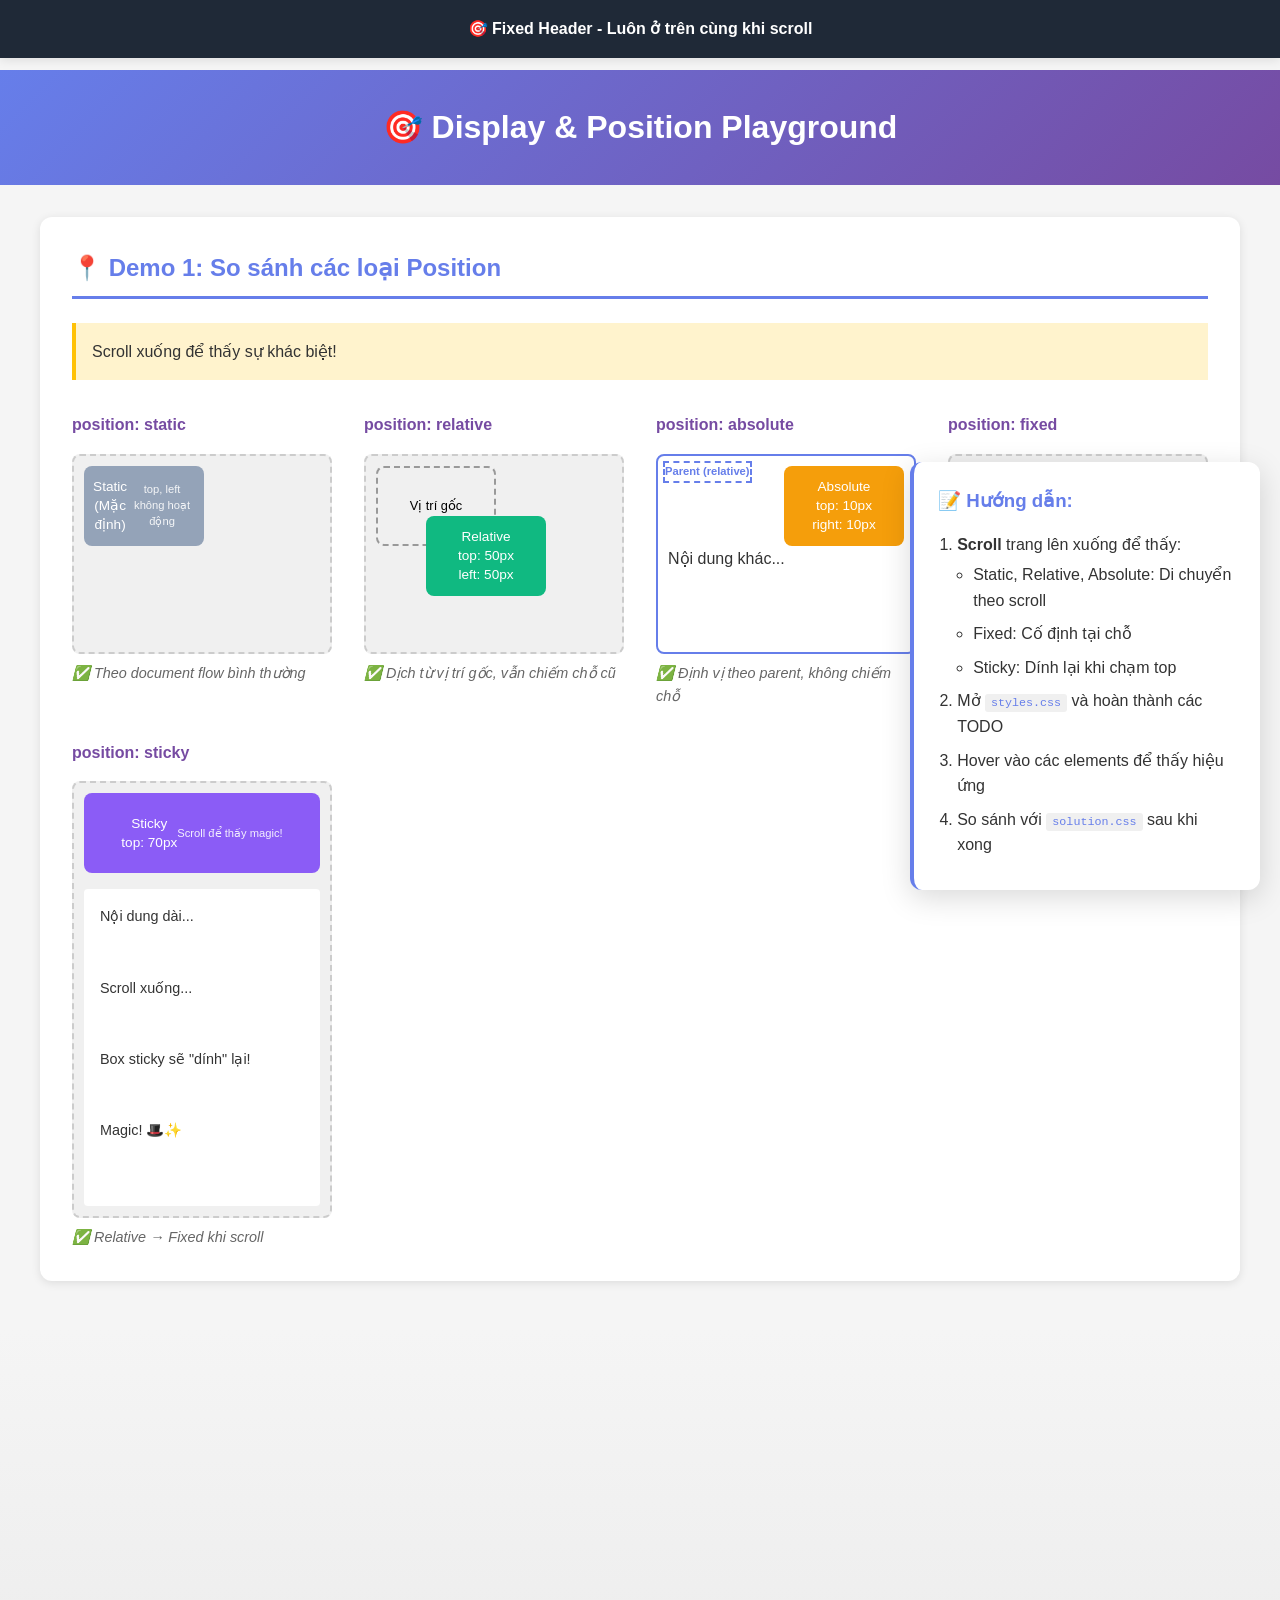
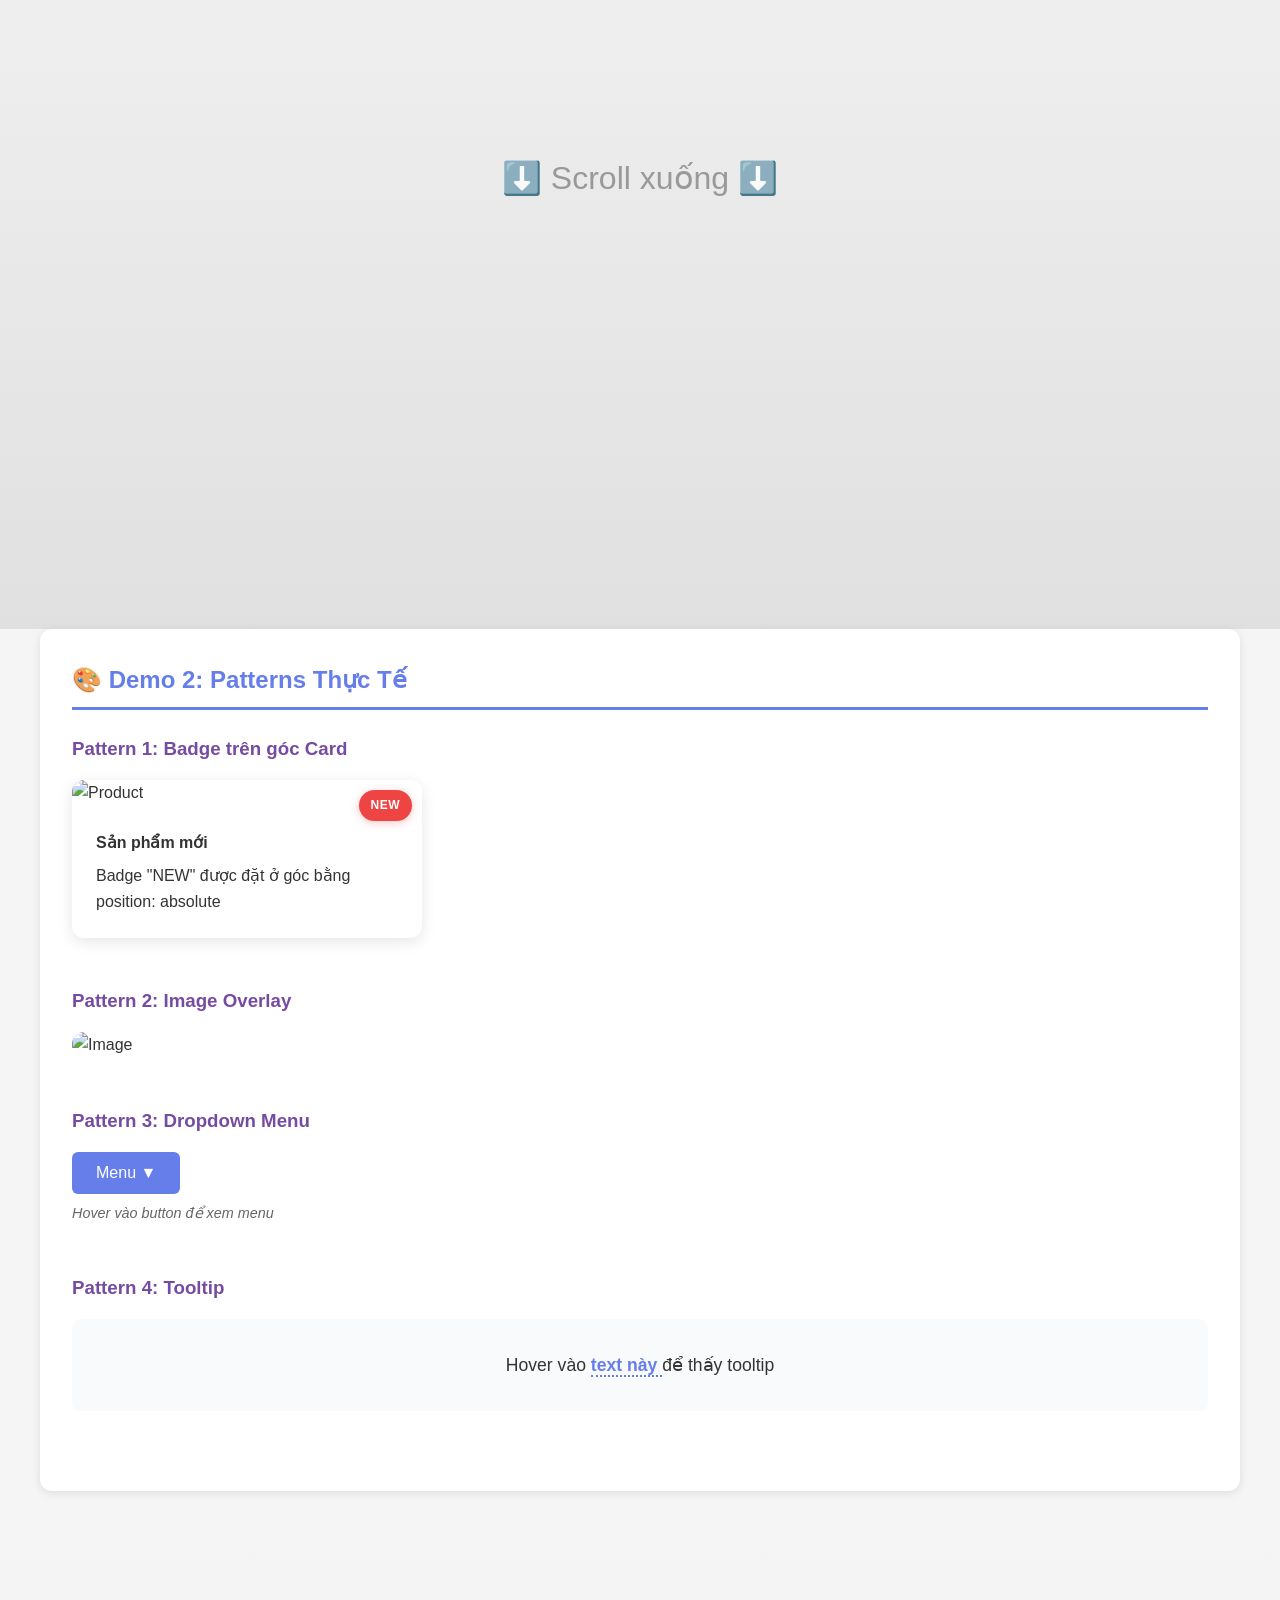
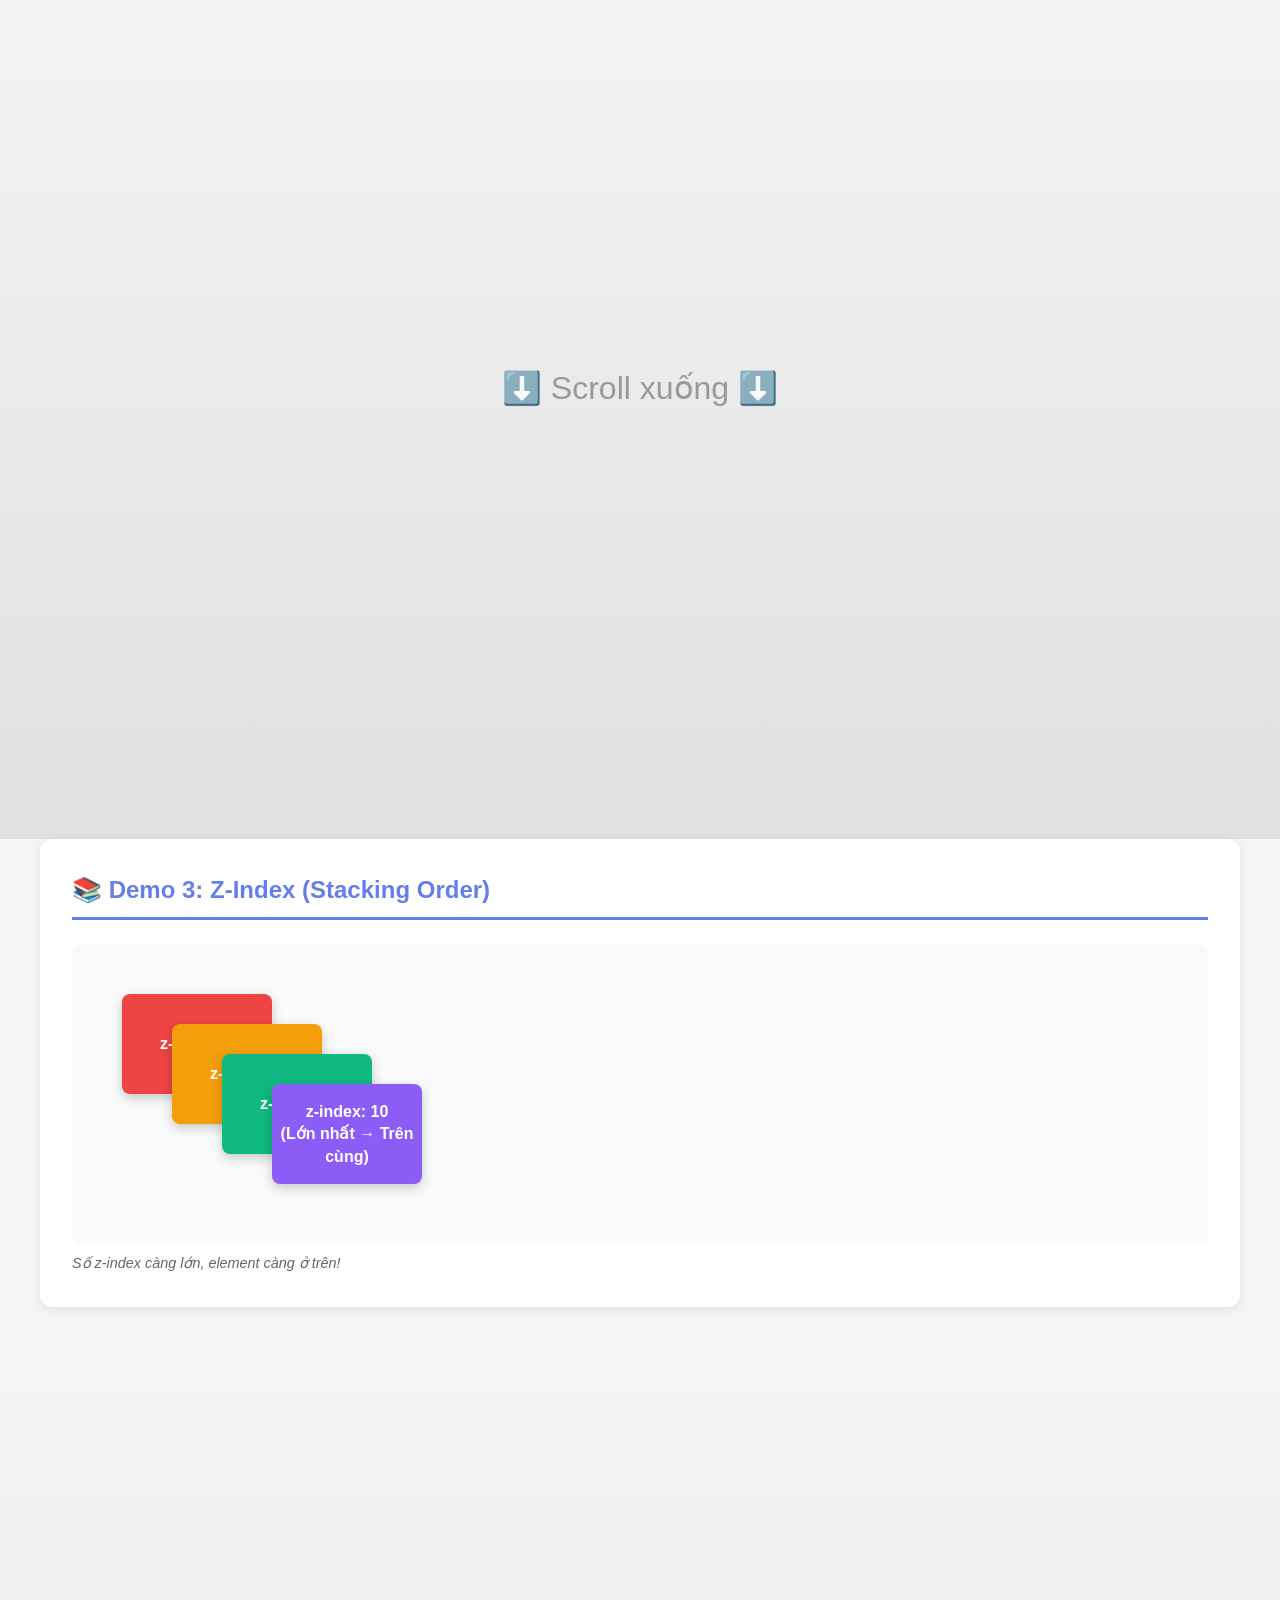
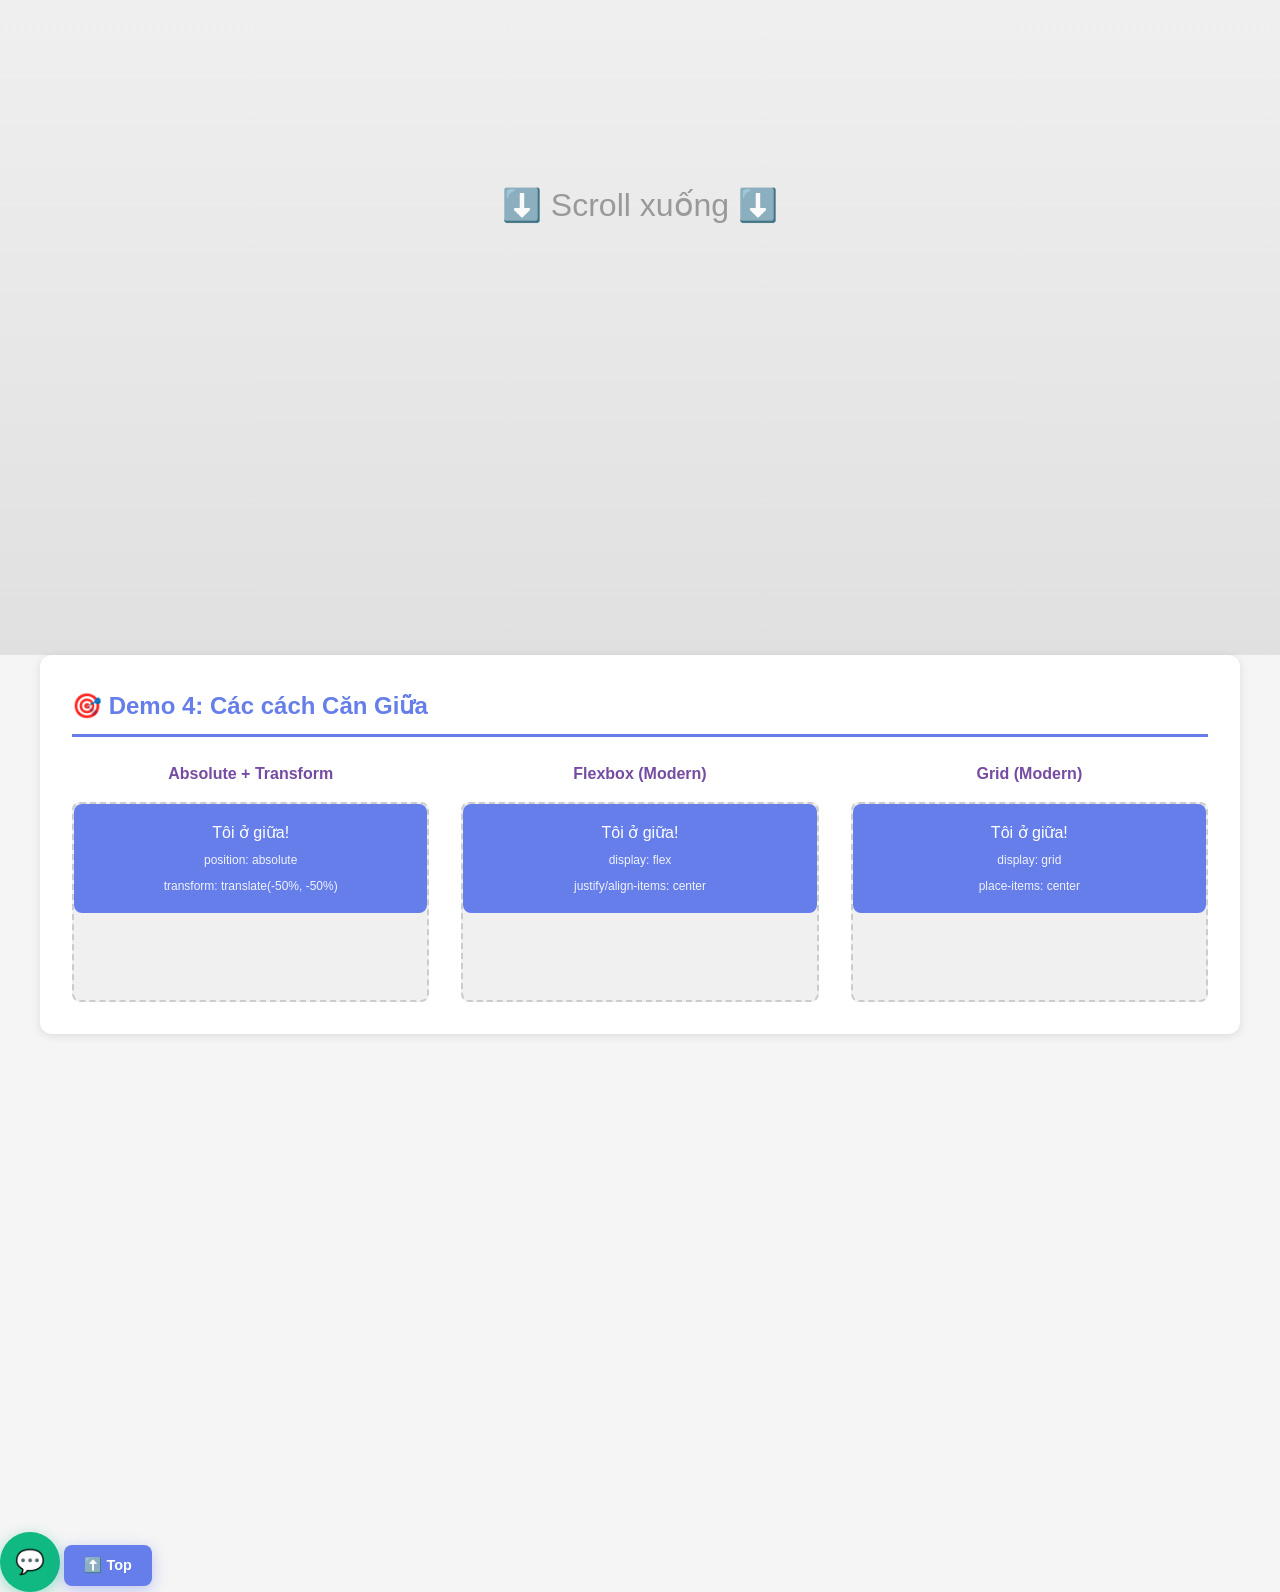
==== 01-css-fundamentals/04-display-position/exercise.html @ 385313cf "feat: add display and position exercise files and update the corresponding guide." ====
<!DOCTYPE html>
<html lang="vi">

<head>
    <meta charset="UTF-8">
    <meta name="viewport" content="width=device-width, initial-scale=1.0">
    <title>Bài 04: Display & Position - Exercise</title>
    <link rel="stylesheet" href="styles.css">
</head>

<body>
    <!-- ====================================================
       BÀI TẬP: DISPLAY & POSITION
       ====================================================
       
       Mục tiêu:
       1. Hiểu rõ sự khác biệt giữa static, relative, absolute, fixed, sticky
       2. Thực hành các patterns phổ biến
       3. Thấy được cách position hoạt động khi scroll
       
       Hướng dẫn:
       - Scroll trang xuống để thấy sự khác biệt
       - Mở styles.css và hoàn thành các TODO
       - So sánh với solution.css khi hoàn thành
  ==================================================== -->

    <h1 class="page-title">🎯 Display & Position Playground</h1>

    <!-- ============================================
       DEMO 1: CÁC LOẠI POSITION
       ============================================ -->
    <section class="demo-section">
        <h2>📍 Demo 1: So sánh các loại Position</h2>
        <p class="instruction">Scroll xuống để thấy sự khác biệt!</p>

        <div class="position-demo">
            <!-- Static (mặc định) -->
            <div class="box-container">
                <h3>position: static</h3>
                <div class="demo-box">
                    <div class="box box-static">
                        Static<br>
                        (Mặc định)<br>
                        <small>top, left không hoạt động</small>
                    </div>
                </div>
                <p class="note">✅ Theo document flow bình thường</p>
            </div>

            <!-- Relative -->
            <div class="box-container">
                <h3>position: relative</h3>
                <div class="demo-box">
                    <div class="box-ghost">Vị trí gốc</div>
                    <div class="box box-relative">
                        Relative<br>
                        top: 50px<br>
                        left: 50px
                    </div>
                </div>
                <p class="note">✅ Dịch từ vị trí gốc, vẫn chiếm chỗ cũ</p>
            </div>

            <!-- Absolute -->
            <div class="box-container">
                <h3>position: absolute</h3>
                <div class="demo-box parent-relative">
                    <span class="parent-label">Parent (relative)</span>
                    <div class="box box-absolute">
                        Absolute<br>
                        top: 10px<br>
                        right: 10px
                    </div>
                    <p style="padding-top: 80px;">Nội dung khác...</p>
                </div>
                <p class="note">✅ Định vị theo parent, không chiếm chỗ</p>
            </div>

            <!-- Fixed -->
            <div class="box-container">
                <h3>position: fixed</h3>
                <div class="demo-box">
                    <div class="box box-fixed-demo">
                        Fixed<br>
                        (Xem góc dưới-phải màn hình)
                    </div>
                </div>
                <p class="note">✅ Cố định theo viewport, không scroll</p>
            </div>

            <!-- Sticky -->
            <div class="box-container">
                <h3>position: sticky</h3>
                <div class="demo-box sticky-container">
                    <div class="box box-sticky">
                        Sticky<br>
                        top: 70px<br>
                        <small>Scroll để thấy magic!</small>
                    </div>
                    <div class="sticky-content">
                        <p>Nội dung dài...</p>
                        <p>Scroll xuống...</p>
                        <p>Box sticky sẽ "dính" lại!</p>
                        <p>Magic! 🎩✨</p>
                    </div>
                </div>
                <p class="note">✅ Relative → Fixed khi scroll</p>
            </div>
        </div>
    </section>

    <!-- Spacer để tạo scroll -->
    <div class="spacer"></div>

    <!-- ============================================
       DEMO 2: PRACTICAL PATTERNS
       ============================================ -->
    <section class="demo-section">
        <h2>🎨 Demo 2: Patterns Thực Tế</h2>

        <!-- Pattern 1: Badge trên Card -->
        <div class="pattern">
            <h3>Pattern 1: Badge trên góc Card</h3>
            <div class="card">
                <!-- TODO: Thêm position: absolute cho badge -->
                <span class="badge">NEW</span>
                <img src="https://picsum.photos/300/200?1" alt="Product">
                <div class="card-body">
                    <h4>Sản phẩm mới</h4>
                    <p>Badge "NEW" được đặt ở góc bằng position: absolute</p>
                </div>
            </div>
        </div>

        <!-- Pattern 2: Overlay -->
        <div class="pattern">
            <h3>Pattern 2: Image Overlay</h3>
            <div class="image-container">
                <img src="https://picsum.photos/300/200?2" alt="Image">
                <!-- TODO: Thêm overlay với position: absolute -->
                <div class="overlay">
                    <div class="overlay-content">
                        <h4>Tiêu đề overlay</h4>
                        <p>Hover để thấy hiệu ứng</p>
                    </div>
                </div>
            </div>
        </div>

        <!-- Pattern 3: Dropdown Menu -->
        <div class="pattern">
            <h3>Pattern 3: Dropdown Menu</h3>
            <div class="dropdown">
                <button class="dropdown-button">Menu ▼</button>
                <!-- TODO: Thêm position cho dropdown-content -->
                <div class="dropdown-content">
                    <a href="#home">Home</a>
                    <a href="#about">About</a>
                    <a href="#services">Services</a>
                    <a href="#contact">Contact</a>
                </div>
            </div>
            <p class="note">Hover vào button để xem menu</p>
        </div>

        <!-- Pattern 4: Tooltip -->
        <div class="pattern">
            <h3>Pattern 4: Tooltip</h3>
            <div class="tooltip-demo">
                Hover vào <span class="text-with-tooltip">
                    text này
                    <span class="tooltip">💡 Đây là tooltip!</span>
                </span> để thấy tooltip
            </div>
        </div>
    </section>

    <!-- Spacer -->
    <div class="spacer"></div>

    <!-- ============================================
       DEMO 3: Z-INDEX
       ============================================ -->
    <section class="demo-section">
        <h2>📚 Demo 3: Z-Index (Stacking Order)</h2>

        <div class="z-index-demo">
            <div class="stack-box box-1">z-index: 1</div>
            <div class="stack-box box-2">z-index: 2</div>
            <div class="stack-box box-3">z-index: 3</div>
            <div class="stack-box box-0">z-index: 10<br>(Lớn nhất → Trên cùng)</div>
        </div>
        <p class="note">Số z-index càng lớn, element càng ở trên!</p>
    </section>

    <!-- Spacer -->
    <div class="spacer"></div>

    <!-- ============================================
       DEMO 4: CENTERING TECHNIQUES
       ============================================ -->
    <section class="demo-section">
        <h2>🎯 Demo 4: Các cách Căn Giữa</h2>

        <div class="centering-demo">
            <!-- Method 1: Absolute + Transform -->
            <div class="center-box">
                <h4>Absolute + Transform</h4>
                <div class="center-container method-1">
                    <div class="centered-item">
                        Tôi ở giữa!<br>
                        <small>position: absolute<br>transform: translate(-50%, -50%)</small>
                    </div>
                </div>
            </div>

            <!-- Method 2: Flexbox -->
            <div class="center-box">
                <h4>Flexbox (Modern)</h4>
                <div class="center-container method-2">
                    <div class="centered-item">
                        Tôi ở giữa!<br>
                        <small>display: flex<br>justify/align-items: center</small>
                    </div>
                </div>
            </div>

            <!-- Method 3: Grid -->
            <div class="center-box">
                <h4>Grid (Modern)</h4>
                <div class="center-container method-3">
                    <div class="centered-item">
                        Tôi ở giữa!<br>
                        <small>display: grid<br>place-items: center</small>
                    </div>
                </div>
            </div>
        </div>
    </section>

    <!-- Spacer cuối -->
    <div class="spacer-large"></div>

    <!-- ============================================
       FIXED ELEMENTS (Luôn hiển thị)
       ============================================ -->

    <!-- Fixed: Nút Chat (góc dưới-phải) -->
    <button class="chat-button" title="Chat với chúng tôi">
        💬
    </button>

    <!-- Fixed: Back to Top (góc dưới-trái) -->
    <button class="back-to-top" onclick="window.scrollTo({top: 0, behavior: 'smooth'})">
        ⬆️ Top
    </button>

    <!-- Fixed: Header -->
    <header class="fixed-header">
        🎯 Fixed Header - Luôn ở trên cùng khi scroll
    </header>

    <!-- Instructions Box -->
    <div class="instructions">
        <h3>📝 Hướng dẫn:</h3>
        <ol>
            <li><strong>Scroll</strong> trang lên xuống để thấy:
                <ul>
                    <li>Static, Relative, Absolute: Di chuyển theo scroll</li>
                    <li>Fixed: Cố định tại chỗ</li>
                    <li>Sticky: Dính lại khi chạm top</li>
                </ul>
            </li>
            <li>Mở <code>styles.css</code> và hoàn thành các TODO</li>
            <li>Hover vào các elements để thấy hiệu ứng</li>
            <li>So sánh với <code>solution.css</code> sau khi xong</li>
        </ol>
    </div>

</body>

</html>
---- 01-css-fundamentals/04-display-position/styles.css ----
/* ====================================================
   BÀI TẬP: DISPLAY & POSITION
   ====================================================
   
   TODO: Hoàn thành các phần được đánh dấu
   
   Gợi ý: Xem guide.md để tham khảo
==================================================== */

/* ===== BASE STYLES ===== */
* {
    margin: 0;
    padding: 0;
    box-sizing: border-box;
}

body {
    font-family: 'Inter', -apple-system, sans-serif;
    line-height: 1.6;
    color: #333;
    background: #f5f5f5;
    padding-top: 70px;
    /* Space cho fixed header */
}

.page-title {
    text-align: center;
    padding: 2rem;
    background: linear-gradient(135deg, #667eea 0%, #764ba2 100%);
    color: white;
    margin-bottom: 2rem;
}

.demo-section {
    max-width: 1200px;
    margin: 0 auto 3rem;
    padding: 2rem;
    background: white;
    border-radius: 12px;
    box-shadow: 0 2px 10px rgba(0, 0, 0, 0.1);
}

.demo-section h2 {
    margin-bottom: 1.5rem;
    color: #667eea;
    border-bottom: 3px solid #667eea;
    padding-bottom: 0.5rem;
}

.instruction {
    background: #fff3cd;
    padding: 1rem;
    border-left: 4px solid #ffc107;
    margin-bottom: 2rem;
    font-weight: 500;
}

.note {
    margin-top: 0.5rem;
    font-size: 0.9rem;
    color: #666;
    font-style: italic;
}

.spacer {
    height: 100vh;
    display: flex;
    align-items: center;
    justify-content: center;
    background: linear-gradient(180deg, #f5f5f5 0%, #e0e0e0 100%);
    font-size: 2rem;
    color: #999;
}

.spacer::before {
    content: '⬇️ Scroll xuống ⬇️';
}

.spacer-large {
    height: 50vh;
}

/* ============================================
   TODO 1: DEMO CÁC LOẠI POSITION
   ============================================ */

.position-demo {
    display: grid;
    grid-template-columns: repeat(auto-fit, minmax(250px, 1fr));
    gap: 2rem;
    margin-top: 2rem;
}

.box-container h3 {
    margin-bottom: 1rem;
    font-size: 1rem;
    color: #764ba2;
}

.demo-box {
    position: relative;
    height: 200px;
    background: #f0f0f0;
    border: 2px dashed #ccc;
    border-radius: 8px;
    padding: 10px;
}

.box {
    width: 120px;
    height: 80px;
    background: #667eea;
    color: white;
    display: flex;
    align-items: center;
    justify-content: center;
    text-align: center;
    border-radius: 8px;
    font-size: 0.85rem;
    line-height: 1.4;
    padding: 8px;
}

.box small {
    font-size: 0.7rem;
    opacity: 0.9;
}

/* Box Static - Mặc định */
.box-static {
    /* TODO: Thử thêm top, left xem có hoạt động không */
    position: static;
    background: #94a3b8;
}

/* Box Relative - Dịch từ vị trí gốc */
.box-ghost {
    width: 120px;
    height: 80px;
    border: 2px dashed #999;
    border-radius: 8px;
    display: flex;
    align-items: center;
    justify-content: center;
    color: black;
    font-size: 0.8rem;
    position: absolute;
}

.box-relative {
    /* TODO: Uncomment 3 dòng dưới */
    position: relative;
    top: 50px;
    left: 50px;
    background: #10b981;
}

/* Parent cho Absolute */
.parent-relative {
    /* TODO: Thêm position: relative */
    position: relative;
    background: #fff;
    border: 2px solid #667eea;
}

.parent-label {
    position: absolute;
    top: 5px;
    left: 5px;
    font-size: 0.7rem;
    color: #667eea;
    font-weight: 600;
    border: 2px dashed #667eea;
}

/* Box Absolute */
.box-absolute {
    /* TODO: Uncomment 3 dòng dưới */
    position: absolute;
    top: 10px;
    right: 10px;
    background: #f59e0b;
}

/* Box Fixed (trong demo) */
.box-fixed-demo {
    background: #ef4444;
    font-size: 0.75rem;
    /* TODO: Thêm 4 dòng sau:
       position: fixed;
       bottom: 100px;
       right: 100px;
       z-index: 999;
    */
    /* position: fixed;
    bottom: 100px;
    right: 100px;
    z-index: 999; */
}

/* Box Sticky */
.sticky-container {
    height: auto;
    /* overflow: hidden; */
}

.box-sticky {
    /* TODO: Uncomment 2 dòng dưới */
    position: sticky;
    top: 70px;
    background: #8b5cf6;
    width: 100%;
    z-index: 10;
}

.sticky-content {
    margin-top: 1rem;
    padding: 1rem;
    background: white;
    border-radius: 4px;
}

.sticky-content p {
    margin-bottom: 3rem;
    font-size: 0.9rem;
}

/* ============================================
   TODO 2: PRACTICAL PATTERNS
   ============================================ */

.pattern {
    margin-bottom: 3rem;
}

.pattern h3 {
    margin-bottom: 1rem;
    color: #764ba2;
}

/* Pattern 1: Badge trên Card */
.card {
    /* TODO: Thêm dòng sau:
       position: relative;
    */
    position: relative;
    max-width: 350px;
    background: white;
    border-radius: 12px;
    overflow: hidden;
    box-shadow: 0 4px 15px rgba(0, 0, 0, 0.1);
    transition: transform 0.3s;
}

.card:hover {
    transform: translateY(-5px);
}

.card img {
    width: 100%;
    display: block;
}

.card-body {
    padding: 1.5rem;
}

.card-body h4 {
    margin-bottom: 0.5rem;
    color: #333;
}

.badge {
    /* TODO: Thêm 3 dòng sau:
       position: absolute;
       top: 10px;
       right: 10px;
    */
    position: absolute;
    top: 10px;
    right: 10px;
    background: #ef4444;
    color: white;
    padding: 6px 12px;
    border-radius: 20px;
    font-size: 0.75rem;
    font-weight: 700;
    letter-spacing: 0.5px;
    box-shadow: 0 2px 8px rgba(239, 68, 68, 0.3);
}

/* Pattern 2: Image Overlay */
.image-container {
    position: relative;
    max-width: 450px;
    border-radius: 12px;
    overflow: hidden;
}

.image-container img {
    width: 100%;
    display: block;
}

.overlay {
    /* TODO: Thêm 5 dòng sau:
       position: absolute;
       top: 0;
       left: 0;
       right: 0;
       bottom: 0;
    */
    position: absolute;
    top: 0;
    left: 0;
    right: 0;
    bottom: 0;
    background: rgba(102, 126, 234, 0.9);
    display: flex;
    align-items: center;
    justify-content: center;
    opacity: 0;
    transition: opacity 0.3s;
}

.image-container:hover .overlay {
    opacity: 1;
}

.overlay-content {
    text-align: center;
    color: white;
}

.overlay-content h4 {
    margin-bottom: 0.5rem;
    font-size: 1.5rem;
}

/* Pattern 3: Dropdown */
.dropdown {
    position: relative;
    display: inline-block;
}

.dropdown-button {
    background: #667eea;
    color: white;
    padding: 12px 24px;
    border: none;
    border-radius: 6px;
    cursor: pointer;
    font-size: 1rem;
    transition: background 0.2s;
}

.dropdown-button:hover {
    background: #5a6fd6;
}

.dropdown-content {
    /* TODO: Thêm 3 dòng sau:
       position: absolute;
       top: 100%;
       left: 0;
    */
    display: none;
    background: white;
    min-width: 200px;
    box-shadow: 0 8px 25px rgba(0, 0, 0, 0.15);
    border-radius: 6px;
    overflow: hidden;
    margin-top: 5px;
    z-index: 100;
    position: absolute;
    top: 100%;
    left: 0;
}

.dropdown:hover .dropdown-content {
    display: block;
}

.dropdown-content a {
    display: block;
    padding: 12px 16px;
    color: #333;
    text-decoration: none;
    transition: background 0.2s;
}

.dropdown-content a:hover {
    background: #f0f0f0;
}

/* Pattern 4: Tooltip */
.tooltip-demo {
    padding: 2rem;
    background: #f9fafb;
    border-radius: 8px;
    text-align: center;
    font-size: 1.1rem;
}

.text-with-tooltip {
    position: relative;
    color: #667eea;
    font-weight: 600;
    cursor: help;
    border-bottom: 2px dotted #667eea;
}

.tooltip {
    /* TODO: Thêm 4 dòng sau:
       position: absolute;
       bottom: 100%;
       left: 50%;
       transform: translateX(-50%);
    */
    display: none;
    background: #1f2937;
    color: white;
    padding: 8px 12px;
    border-radius: 6px;
    font-size: 0.85rem;
    white-space: nowrap;
    margin-bottom: 8px;
    box-shadow: 0 4px 12px rgba(0, 0, 0, 0.2);
}

.tooltip::after {
    content: '';
    position: absolute;
    top: 100%;
    left: 50%;
    transform: translateX(-50%);
    border: 6px solid transparent;
    border-top-color: #1f2937;
}

.text-with-tooltip:hover .tooltip {
    display: block;
}

/* ============================================
   TODO 3: Z-INDEX DEMO
   ============================================ */

.z-index-demo {
    position: relative;
    height: 300px;
    background: #f9fafb;
    border-radius: 8px;
}

.stack-box {
    position: absolute;
    width: 150px;
    height: 100px;
    display: flex;
    align-items: center;
    justify-content: center;
    color: white;
    font-weight: 700;
    border-radius: 8px;
    box-shadow: 0 4px 12px rgba(0, 0, 0, 0.2);
    text-align: center;
    line-height: 1.4;
}

.box-1 {
    top: 50px;
    left: 50px;
    background: #ef4444;
    /* TODO: Thêm: z-index: 1; */
}

.box-2 {
    top: 80px;
    left: 100px;
    background: #f59e0b;
    /* TODO: Thêm: z-index: 2; */
}

.box-3 {
    top: 110px;
    left: 150px;
    background: #10b981;
    /* TODO: Thêm: z-index: 3; */
}

.box-0 {
    top: 140px;
    left: 200px;
    background: #8b5cf6;
    /* TODO: Thêm: z-index: 10; */
}

/* ============================================
   TODO 4: CENTERING TECHNIQUES
   ============================================ */

.centering-demo {
    display: grid;
    grid-template-columns: repeat(auto-fit, minmax(250px, 1fr));
    gap: 2rem;
}

.center-box h4 {
    margin-bottom: 1rem;
    text-align: center;
    color: #764ba2;
}

.center-container {
    position: relative;
    height: 200px;
    background: #f0f0f0;
    border: 2px dashed #ccc;
    border-radius: 8px;
}

.centered-item {
    background: #667eea;
    color: white;
    padding: 1rem;
    border-radius: 8px;
    text-align: center;
    line-height: 1.6;
}

.centered-item small {
    font-size: 0.75rem;
    opacity: 0.9;
}

/* Method 1: Absolute + Transform */
.method-1 .centered-item {
    /* TODO: Thêm 4 dòng sau:
       position: absolute;
       top: 50%;
       left: 50%;
       transform: translate(-50%, -50%);
    */
}

/* Method 2: Flexbox */
.method-2 {
    /* TODO: Thêm 3 dòng sau:
       display: flex;
       justify-content: center;
       align-items: center;
    */
}

/* Method 3: Grid */
.method-3 {
    /* TODO: Thêm 2 dòng sau:
       display: grid;
       place-items: center;
    */
}

/* ============================================
   TODO 5: FIXED ELEMENTS
   ============================================ */

/* Fixed Header */
.fixed-header {
    /* TODO: Thêm 4 dòng sau:
       position: fixed;
       top: 0;
       left: 0;
       right: 0;
    */
    position: fixed;
    top: 0;
    left: 0;
    right: 0;
    background: #1f2937;
    color: white;
    padding: 1rem 2rem;
    text-align: center;
    font-weight: 600;
    box-shadow: 0 2px 10px rgba(0, 0, 0, 0.1);
    z-index: 1000;
}

/* Chat Button (góc dưới-phải) */
.chat-button {
    /* TODO: Thêm 3 dòng sau:
       position: fixed;
       bottom: 20px;
       right: 20px;
    */
    width: 60px;
    height: 60px;
    border: none;
    border-radius: 50%;
    background: #10b981;
    color: white;
    font-size: 1.5rem;
    cursor: pointer;
    box-shadow: 0 4px 15px rgba(16, 185, 129, 0.4);
    transition: transform 0.2s;
    z-index: 999;
}

.chat-button:hover {
    transform: scale(1.1);
}

/* Back to Top Button (góc dưới-trái) */
.back-to-top {
    /* TODO: Thêm 3 dòng sau:
       position: fixed;
       bottom: 20px;
       left: 20px;
    */
    padding: 12px 20px;
    border: none;
    border-radius: 8px;
    background: #667eea;
    color: white;
    font-size: 0.9rem;
    font-weight: 600;
    cursor: pointer;
    box-shadow: 0 4px 15px rgba(102, 126, 234, 0.4);
    transition: transform 0.2s;
    z-index: 999;
}

.back-to-top:hover {
    transform: translateY(-3px);
}

/* ============================================
   INSTRUCTIONS BOX
   ============================================ */

.instructions {
    position: fixed;
    bottom: 10px;
    right: 20px;
    max-width: 350px;
    background: white;
    padding: 1.5rem;
    border-radius: 12px;
    box-shadow: 0 8px 30px rgba(0, 0, 0, 0.15);
    border-left: 4px solid #667eea;
    z-index: 998;
}

.instructions h3 {
    margin-bottom: 1rem;
    color: #667eea;
}

.instructions ol {
    margin-left: 1.2rem;
}

.instructions li {
    margin-bottom: 0.5rem;
    line-height: 1.6;
}

.instructions ul {
    margin-left: 1rem;
    margin-top: 0.3rem;
}

.instructions code {
    background: #f0f0f0;
    padding: 2px 6px;
    border-radius: 3px;
    font-size: 0.9em;
    color: #667eea;
}
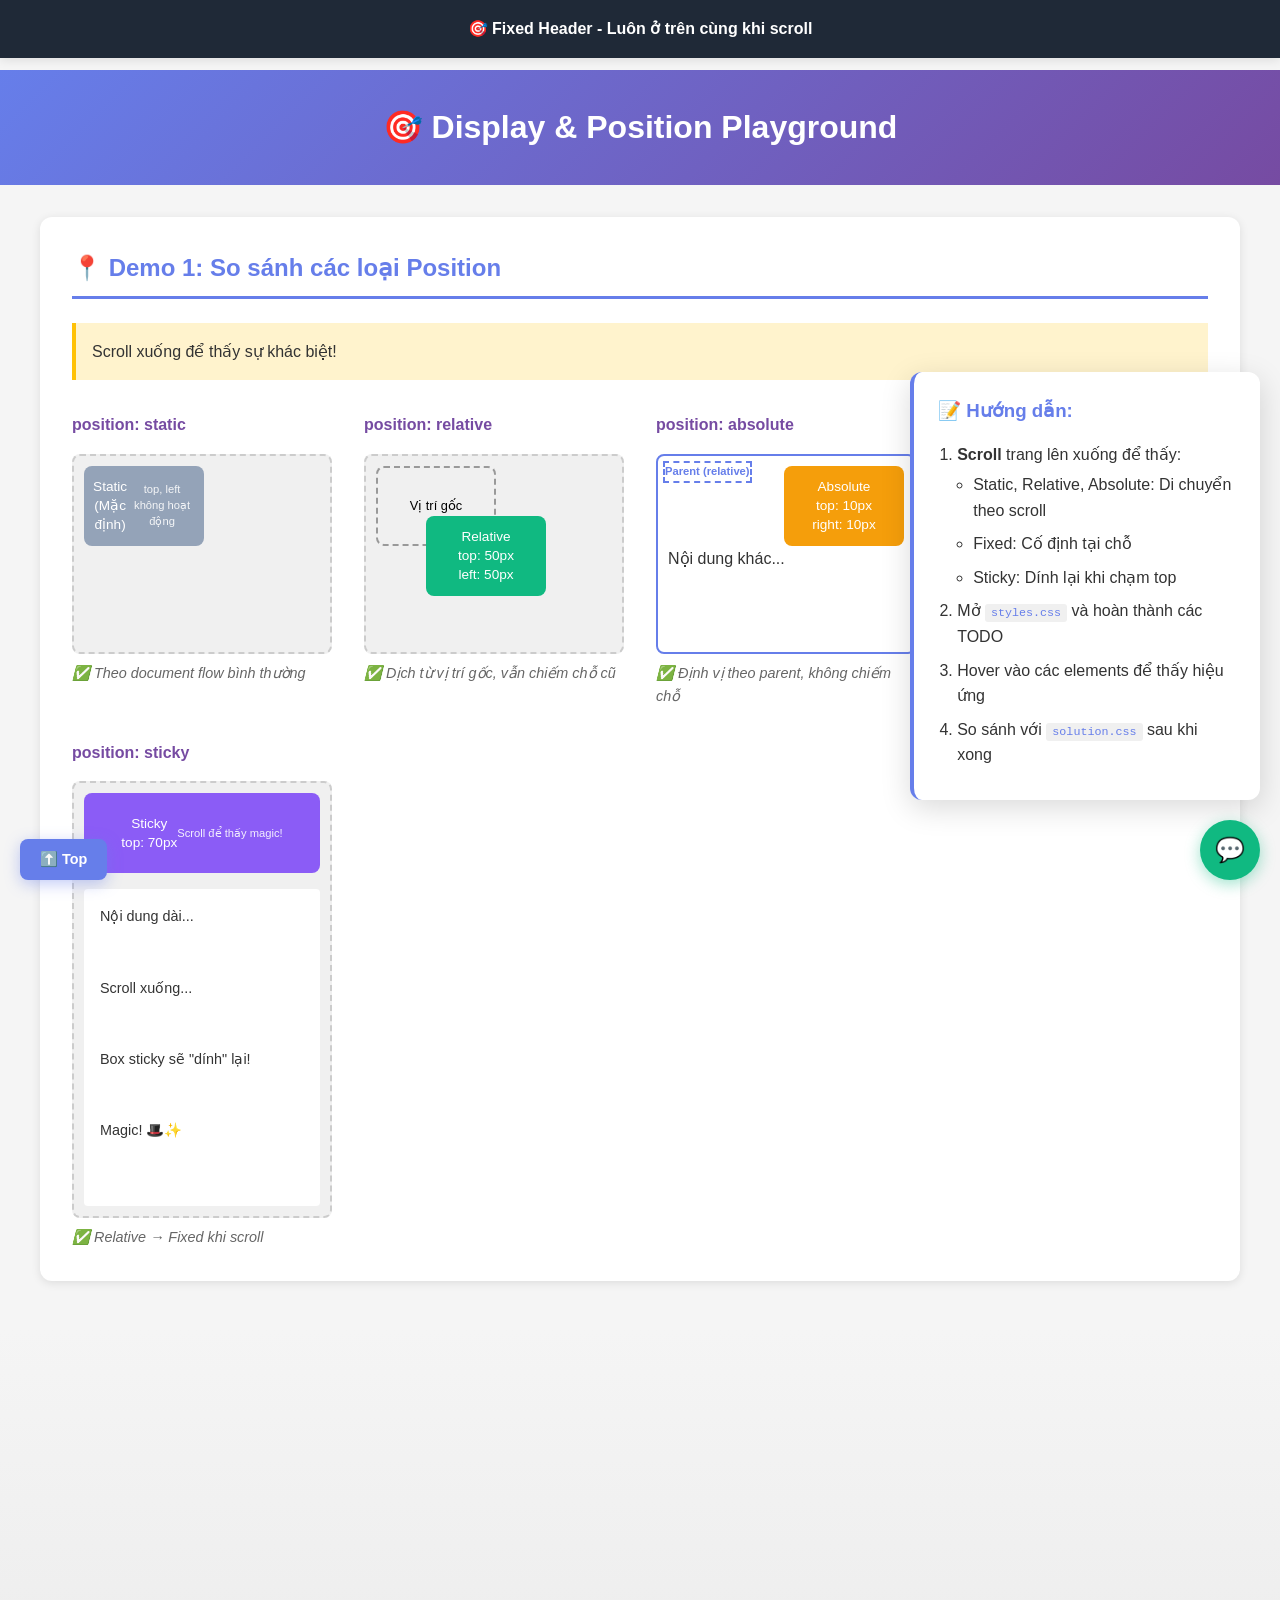
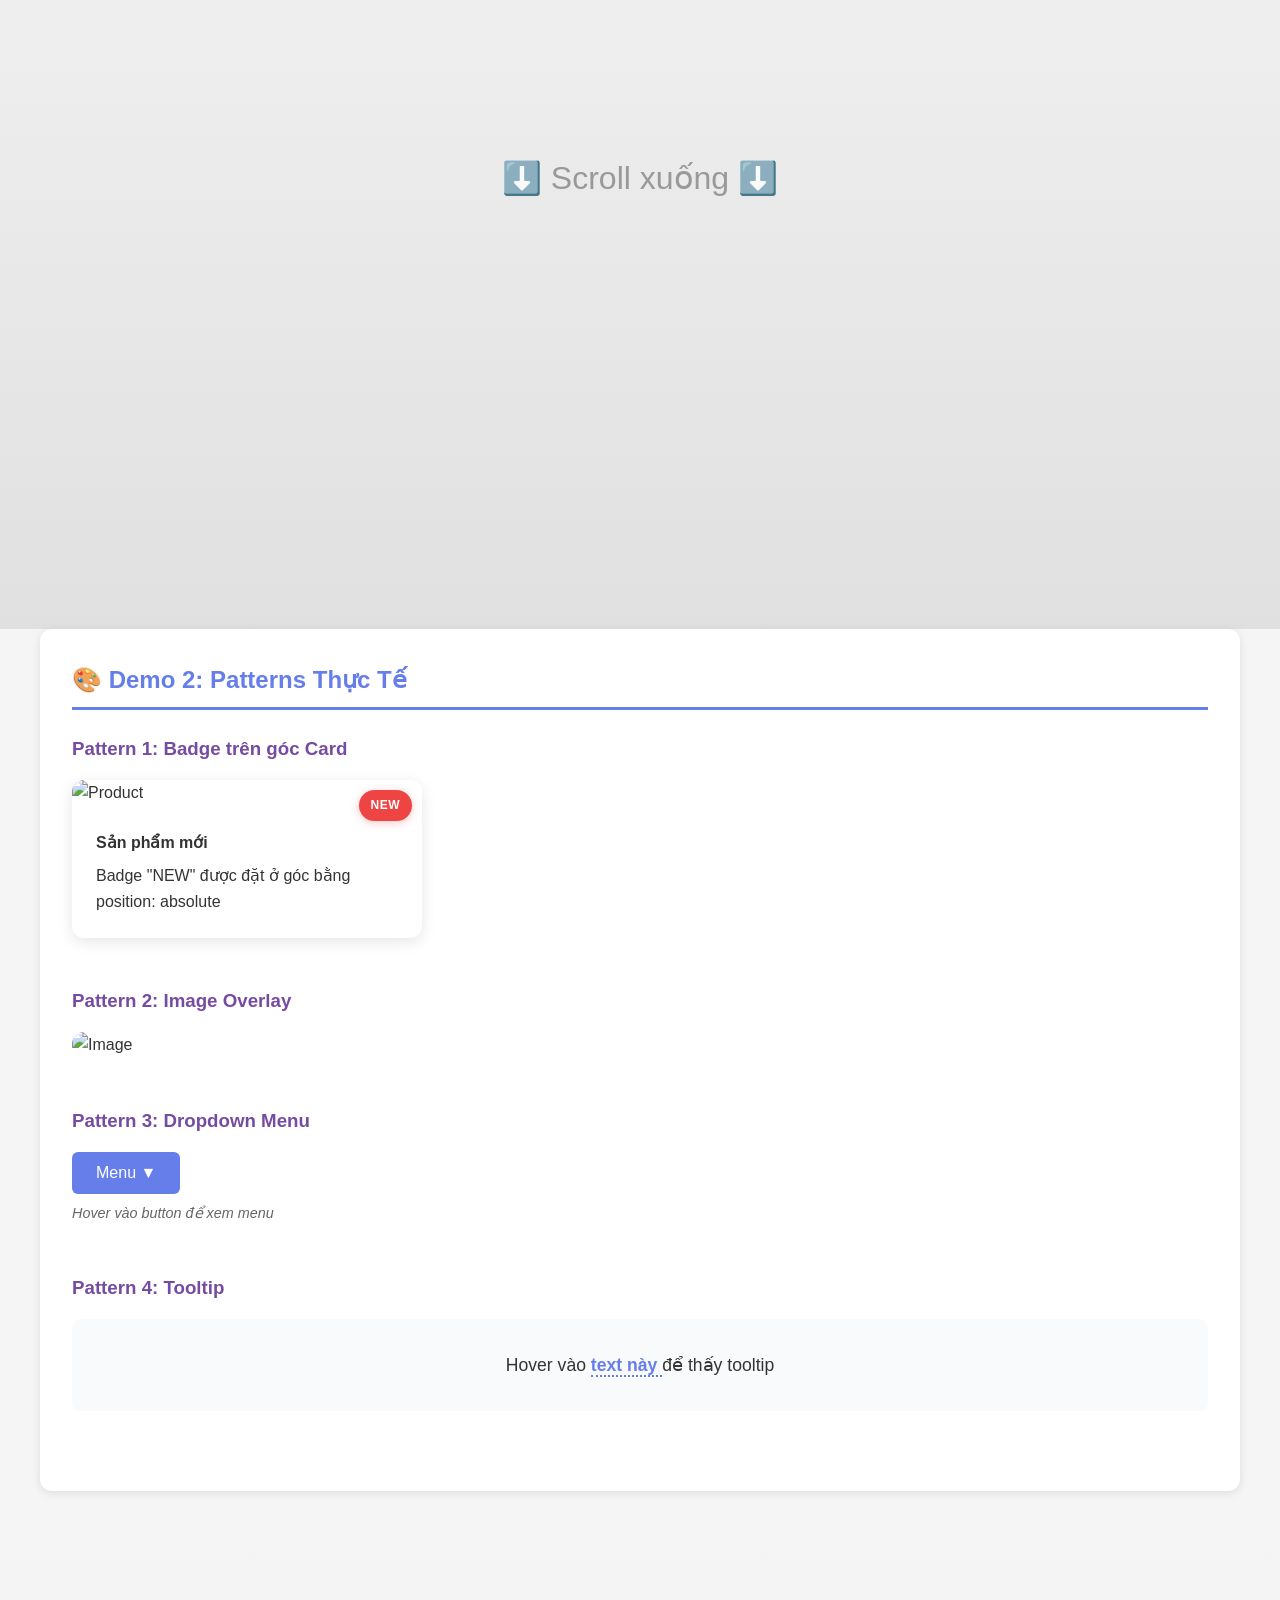
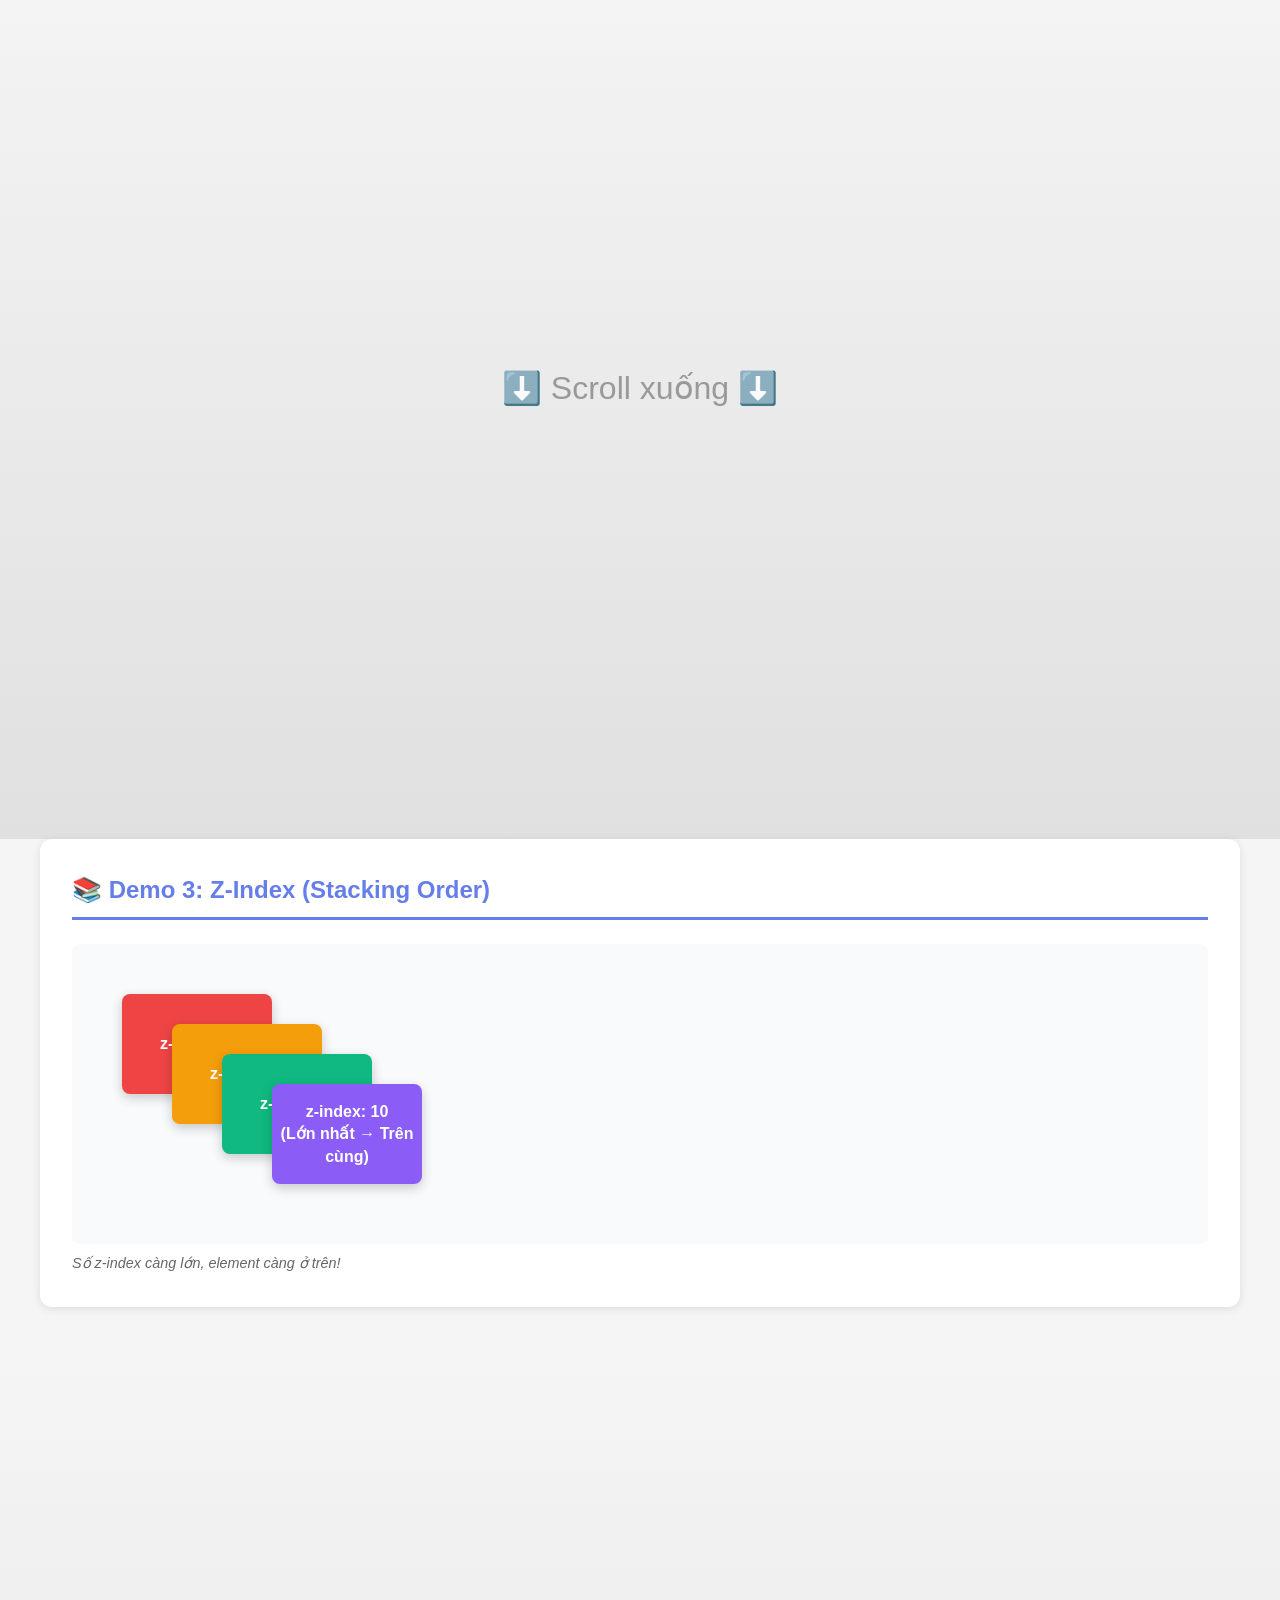
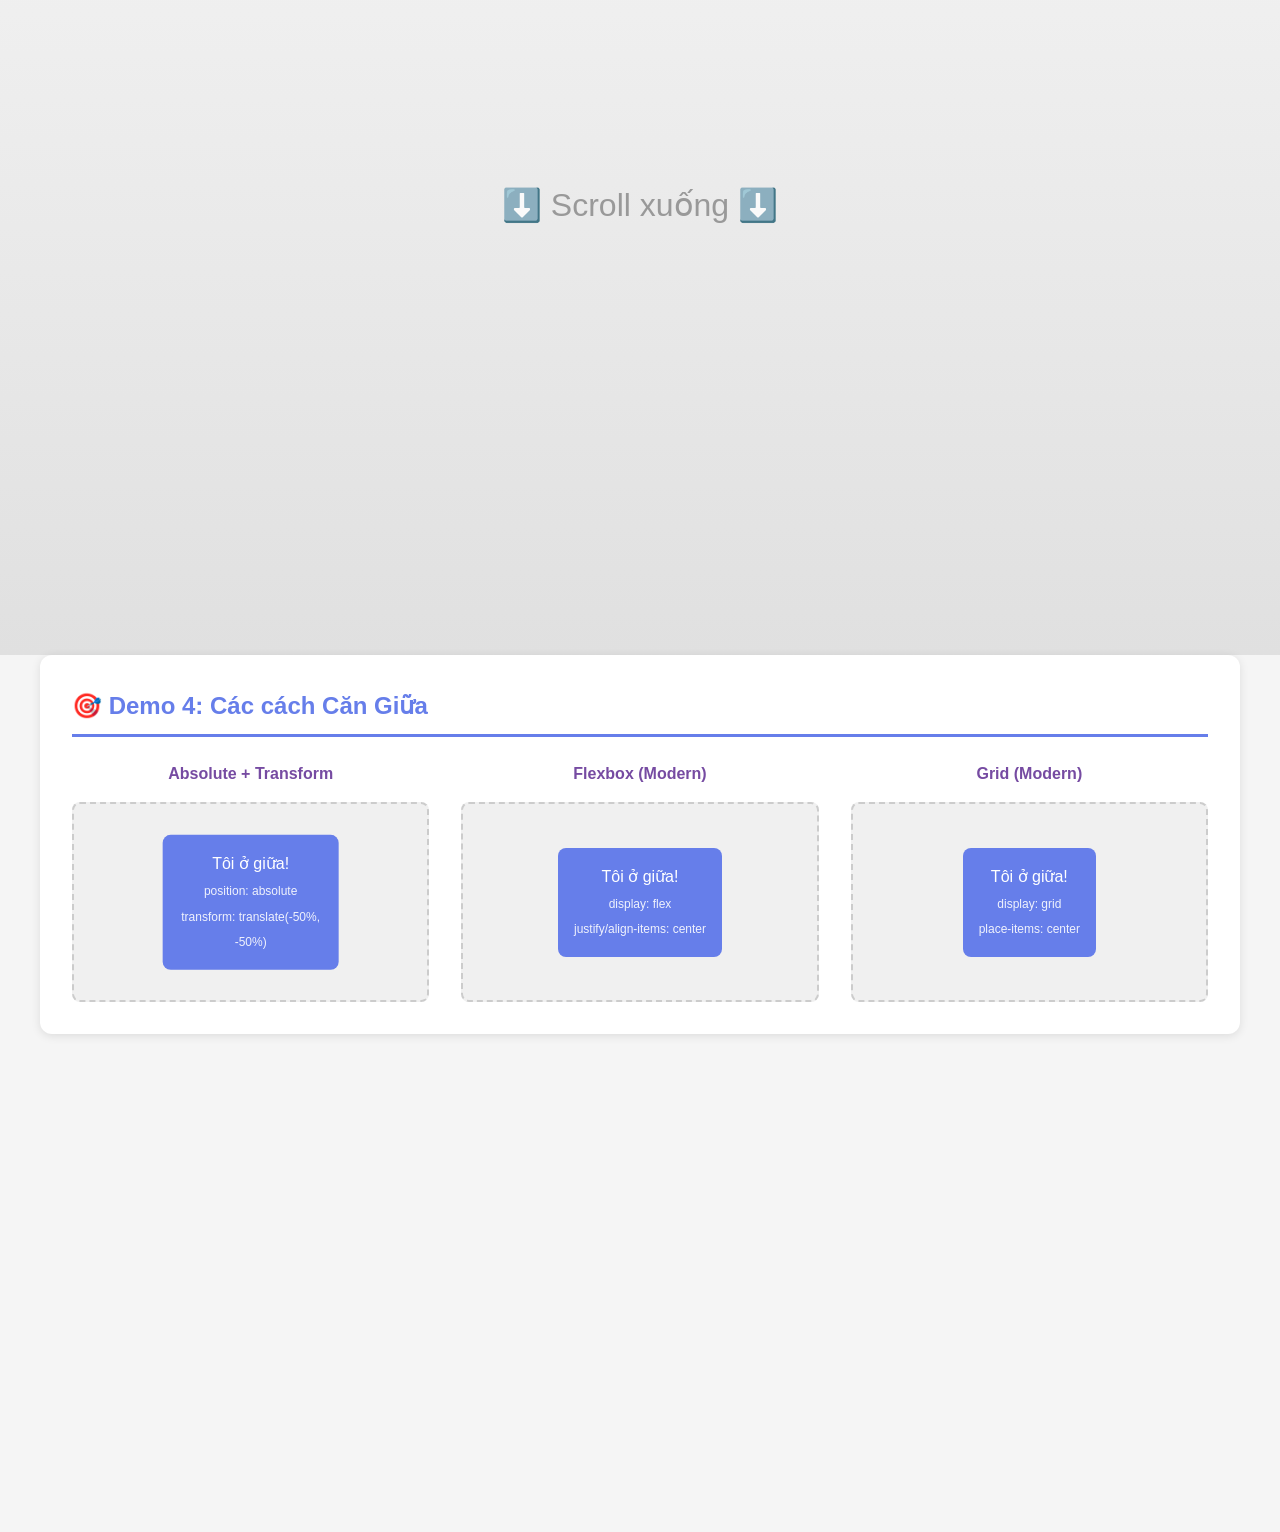
==== commit 79e2cb74: "feat: Implement responsive layouts, sticky navbar, hero section, grid components, and add back-to-to" ====
--- a/01-css-fundamentals/04-display-position/exercise.html
+++ b/01-css-fundamentals/04-display-position/exercise.html
@@ -253,6 +253,7 @@
     <!-- Fixed: Back to Top (góc dưới-trái) -->
     <button class="back-to-top" onclick="window.scrollTo({top: 0, behavior: 'smooth'})">
         ⬆️ Top
+        <span class="back-to-top-tooltip">Quay lại đầu trang</span>
     </button>
 
     <!-- Fixed: Header -->
--- a/01-css-fundamentals/04-display-position/styles.css
+++ b/01-css-fundamentals/04-display-position/styles.css
@@ -426,6 +426,10 @@
     white-space: nowrap;
     margin-bottom: 8px;
     box-shadow: 0 4px 12px rgba(0, 0, 0, 0.2);
+    position: absolute;
+    bottom: 100%;
+    left: 50%;
+    transform: translateX(-50%);
 }
 
 .tooltip::after {
@@ -472,6 +476,7 @@
     top: 50px;
     left: 50px;
     background: #ef4444;
+    z-index: 1;
     /* TODO: Thêm: z-index: 1; */
 }
 
@@ -479,6 +484,7 @@
     top: 80px;
     left: 100px;
     background: #f59e0b;
+    z-index: 2;
     /* TODO: Thêm: z-index: 2; */
 }
 
@@ -486,6 +492,7 @@
     top: 110px;
     left: 150px;
     background: #10b981;
+    z-index: 3;
     /* TODO: Thêm: z-index: 3; */
 }
 
@@ -493,6 +500,7 @@
     top: 140px;
     left: 200px;
     background: #8b5cf6;
+    z-index: 10;
     /* TODO: Thêm: z-index: 10; */
 }
 
@@ -542,6 +550,10 @@
        left: 50%;
        transform: translate(-50%, -50%);
     */
+    position: absolute;
+    top: 50%;
+    left: 50%;
+    transform: translate(-50%, -50%);
 }
 
 /* Method 2: Flexbox */
@@ -551,6 +563,9 @@
        justify-content: center;
        align-items: center;
     */
+    display: flex;
+    justify-content: center;
+    align-items: center;
 }
 
 /* Method 3: Grid */
@@ -559,6 +574,8 @@
        display: grid;
        place-items: center;
     */
+    display: grid;
+    place-items: center;
 }
 
 /* ============================================
@@ -604,6 +621,10 @@
     box-shadow: 0 4px 15px rgba(16, 185, 129, 0.4);
     transition: transform 0.2s;
     z-index: 999;
+
+    position: fixed;
+    bottom: 20px;
+    right: 20px;
 }
 
 .chat-button:hover {
@@ -617,6 +638,9 @@
        bottom: 20px;
        left: 20px;
     */
+    position: fixed;
+    bottom: 20px;
+    left: 20px;
     padding: 12px 20px;
     border: none;
     border-radius: 8px;
@@ -630,6 +654,35 @@
     z-index: 999;
 }
 
+.back-to-top-tooltip {
+    display: none;
+    position: absolute;
+    background-color: #333;
+    color: white;
+    padding: 5px 10px;
+    border-radius: 4px;
+    font-size: 14px;
+    white-space: nowrap;
+    bottom: 100%;
+    left: 50%;
+    transform: translateX(-50%);
+    margin-bottom: 8px;
+}
+
+/* .back-to-top-tooltip::after {
+    content: "";
+    position: absolute;
+    top: 100%;
+    left: 50%;
+    transform: translateX(-50%);
+    border: 5px solid transparent;
+    border-top-color: #333;
+} */
+
+.back-to-top:hover .back-to-top-tooltip {
+    display: block;
+}
+
 .back-to-top:hover {
     transform: translateY(-3px);
 }
@@ -640,7 +693,7 @@
 
 .instructions {
     position: fixed;
-    bottom: 10px;
+    bottom: 100px;
     right: 20px;
     max-width: 350px;
     background: white;
